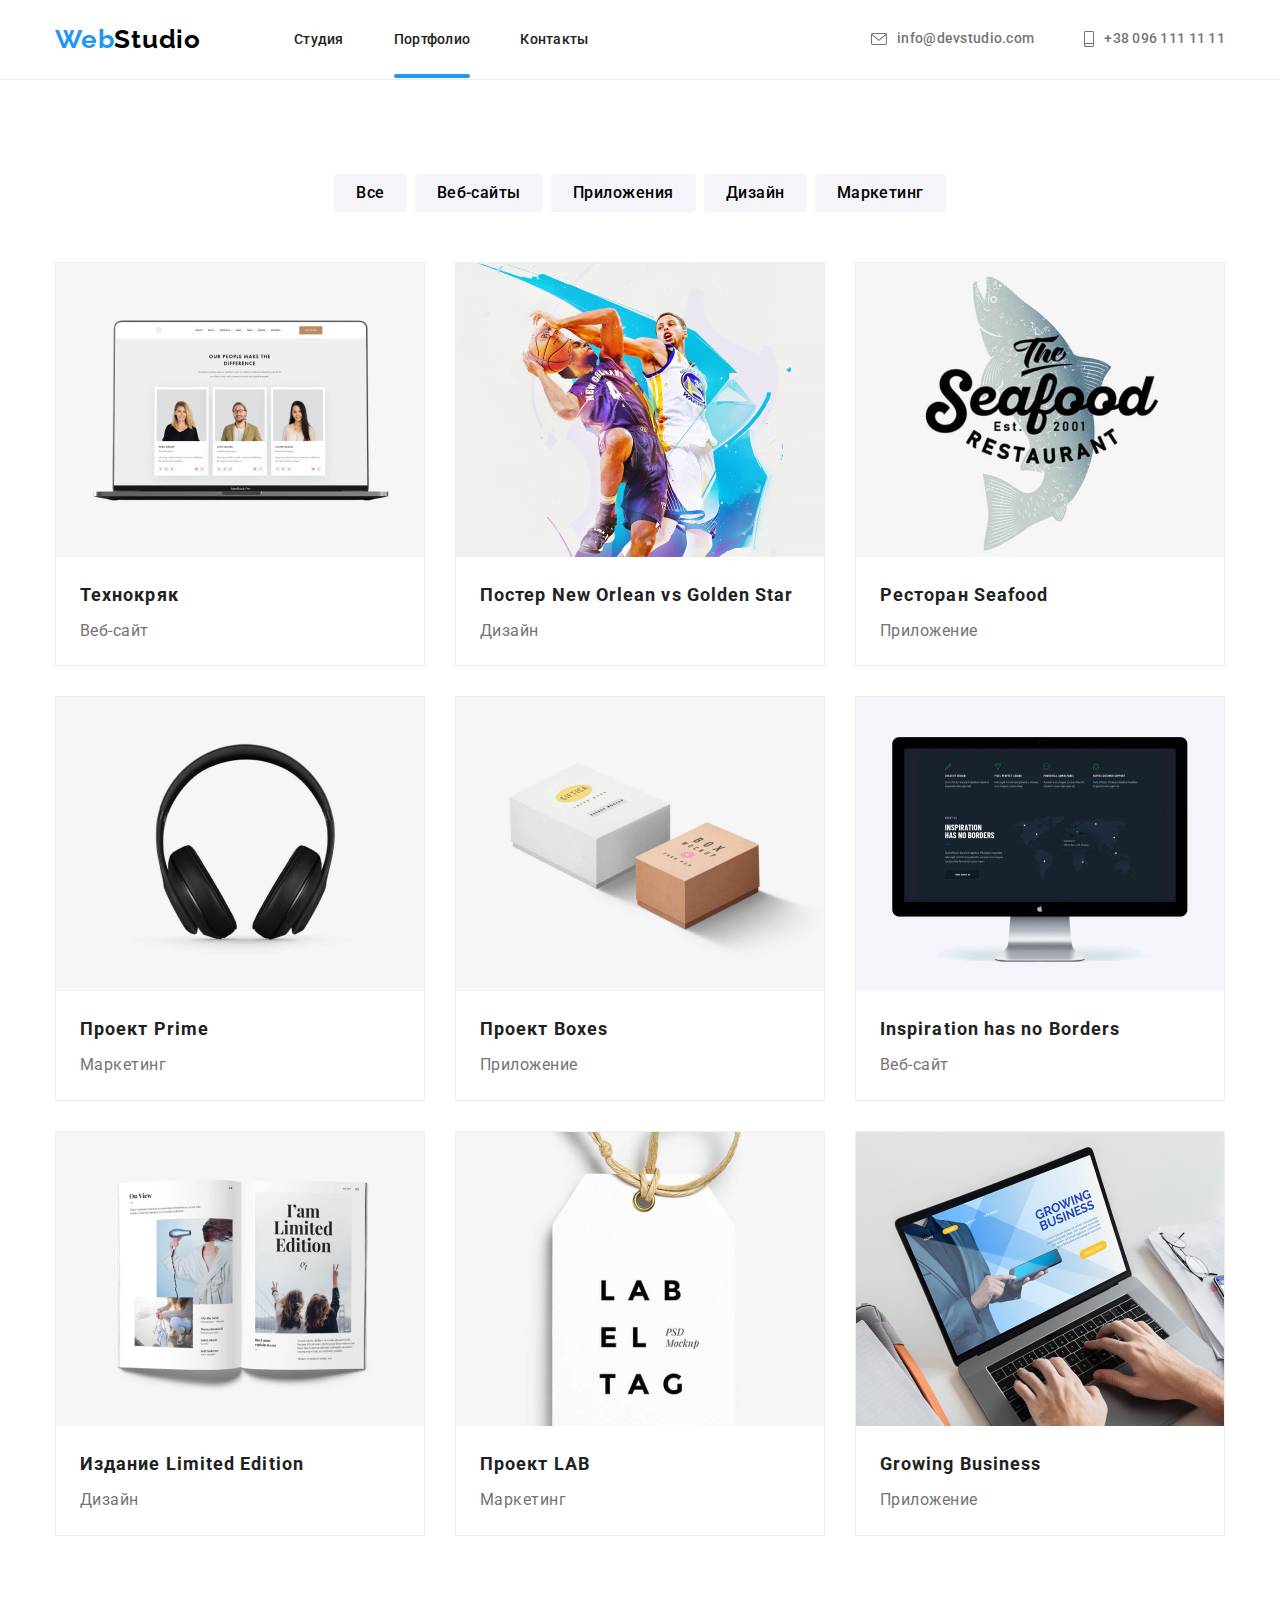
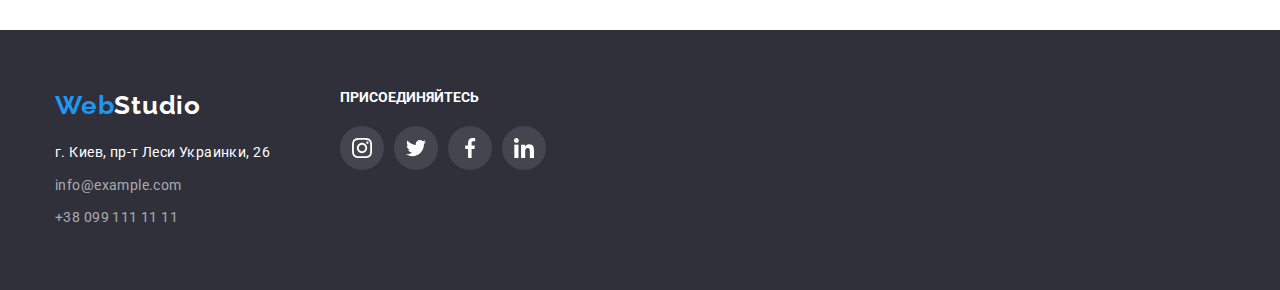
==== portfolio.html @ 9c561af8 "формы" ====
<!DOCTYPE html>
<html lang="ru">

<head>
    <meta charset="UTF-8">
    <meta name="viewport" content="width=device-width, initial-scale=1.0">
    <title>Portfolio</title>
    <link rel="preconnect" href="https://fonts.gstatic.com">
    <link href="https://fonts.googleapis.com/css2?family=Raleway:wght@700&family=Roboto:wght@400;500;700&display=swap"
        rel="stylesheet">
    <link rel="stylesheet" href="https://cdnjs.cloudflare.com/ajax/libs/modern-normalize/1.0.0/modern-normalize.min.css" />
    <link rel="stylesheet" href="css/style.css"
</head>

<body>
    <header class="header portfolio-header">
        <div class="container">
            <nav class="navigation">
                <a class="logo link" href="/" aria-label="логотип сайта"><span class="logo-accent">Web</span><span
                        class="logo-nav">Studio</span></a>
                <ul class="navigation-list list">
                    <li class="navigation-list-item">
                        <a class="navigation-link link" href="./index.html">Студия</a>
                    </li>
                    <li class="navigation-list-item">
                        <a class="navigation-link link current" href="./portfolio.html">Портфолио</a>
                    </li>
                    <li class="navigation-list-item">
                        <a class="navigation-link link" href="#">Контакты</a>
                    </li>
                </ul>
            </nav>
            <address class="address">
                <ul class="address-list list">
                    <li class="address-contact">
                        <a class="header-contacts link" href="mailto:info@devstudio.com">
                            <svg class="logo-icon" width="16" height="12">
                                <use href="./images/sprite.svg#icon-email"></use>
                            </svg>
                            info@devstudio.com</a>
                    </li>
                    <li class="address-contact">
                        <a class="header-contacts link" href="tel:+380961111111">
                            <svg class="logo-icon" width="10" height="16">
                                <use href="./images/sprite.svg#icon-smartphone"></use>
                            </svg>
                            +38 096 111 11 11</a>
                    </li>
                </ul>
            </address>
        </div>
    </header>
    <main>
        <section class="portfolio">
            <div class="container">
        <h1 class="visually-hidden">Портфолио</h1>
        <ul class="portfolio-btn list">
            <li class="portfolio-list-btn">
                <button class="portfolio-list-item-btn" type="button">Все</button>
            </li>
            <li class="portfolio-list-btn">
                <button class="portfolio-list-item-btn" type="button">Веб-сайты</button>
            </li>
            <li class="portfolio-list-btn">
                <button class="portfolio-list-item-btn" type="button">Приложения</button>
            </li>
            <li class="portfolio-list-btn">
                <button class="portfolio-list-item-btn" type="button">Дизайн</button>
            </li>
            <li class="portfolio-list-btn">
                <button class="portfolio-list-item-btn" type="button">Маркетинг</button>
            </li>
        </ul>
        <ul class="portfolio-list list">
            <li class="portfolio-list-item">
                <a href="" class="portfolio-link link">
                    <div class="list-item-img-wrapper">
                        <img class="portfolio-img" src="./images/images-portfolio/portfolio1.jpg" alt="компьютер">
                    <p class="portfolio-overlay">Технокряк это современная площадка распространения коронавируса. Компании используют эту
                        платформу для цифрового
                        шпионажа и атак на защищённые сервера конкурентов.</p>
                    </div>
                <div class="portfolio-wrapper">
                    <h2 class="portfolio-title">Технокряк</h2>
                    <p class="portfolio-text">Веб-сайт</p>
                    </div>
                    </a>
                    </li>
                
            <li class="portfolio-list-item">
                <a href="" class="portfolio-link link">
                    <div class="list-item-img-wrapper">
                <img class="portfolio-img" src="./images/images-portfolio/portfolio2.jpg" alt="игра в баскетбол">
                <p class="portfolio-overlay">Технокряк это современная площадка распространения коронавируса. Компании используют эту
                        платформу для цифрового
                        шпионажа и атак на защищённые сервера конкурентов.</p>
                </div>

                <div class="portfolio-wrapper">
                    <h2 class="portfolio-title">Постер New Orlean vs Golden Star</h2>
                    <p class="portfolio-text">Дизайн</p>
                    </div>
                </a>
           </li>
            <li class="portfolio-list-item">
                <a href="" class="portfolio-link link">
                    <div class="list-item-img-wrapper">
                <img class="portfolio-img" src="./images/images-portfolio/portfolio3.jpg" alt="логотип ресторана">
                <p class="portfolio-overlay">Технокряк это современная площадка распространения коронавируса. Компании используют эту
                        платформу для цифрового
                        шпионажа и атак на защищённые сервера конкурентов.</p>
                </div>
 
                <div class="portfolio-wrapper">
                    <h2 class="portfolio-title">Ресторан Seafood</h2>
                    <p class="portfolio-text">Приложение</p>
                    </div>
                </a>
           </li>
            <li class="portfolio-list-item">
                <a href="" class="portfolio-link link">
                    <div class="list-item-img-wrapper">
                <img class="portfolio-img" src="./images/images-portfolio/portfolio4.jpg" alt="наушники">
                <p class="portfolio-overlay">Технокряк это современная площадка распространения коронавируса. Компании используют эту
                        платформу для цифрового
                        шпионажа и атак на защищённые сервера конкурентов.</p>
                </div>

                <div class="portfolio-wrapper">
                    <h2 class="portfolio-title">Проект Prime</h2>
                    <p class="portfolio-text">Маркетинг</p>
                    </div>
                </a>
           </li>
            <li class="portfolio-list-item">
                <a href="" class="portfolio-link link">
                    <div class="list-item-img-wrapper">
                <img class="portfolio-img" src="./images/images-portfolio/portfolio5.jpg" alt="коробки">
                <p class="portfolio-overlay">Технокряк это современная площадка распространения коронавируса. Компании используют эту
                        платформу для цифрового
                        шпионажа и атак на защищённые сервера конкурентов.</p>
                </div>
           
                <div class="portfolio-wrapper">
                    <h2 class="portfolio-title">Проект Boxes</h2>
                    <p class="portfolio-text">Приложение</p>
                    </div>
                </a>
            </li>
            <li class="portfolio-list-item">
                <a href="" class="portfolio-link link">
                    <div class="list-item-img-wrapper">
                <img class="portfolio-img" src="./images/images-portfolio/portfolio6.jpg" alt="монитор экрана">
                <p class="portfolio-overlay">Технокряк это современная площадка распространения коронавируса. Компании используют эту
                        платформу для цифрового
                        шпионажа и атак на защищённые сервера конкурентов.</p>
                </div>

                <div class="portfolio-wrapper">
                    <h2 class="portfolio-title">Inspiration has no Borders</h2>
                    <p class="portfolio-text">Веб-сайт</p>
                    </div>
                </a>
            </li>
            <li class="portfolio-list-item">
                <a href="" class="portfolio-link link">
                    <div class="list-item-img-wrapper">
                <img class="portfolio-img" src="./images/images-portfolio/portfolio7.jpg" alt="открытый журнал">
                <p class="portfolio-overlay">Технокряк это современная площадка распространения коронавируса. Компании используют эту
                        платформу для цифрового
                        шпионажа и атак на защищённые сервера конкурентов.</p>
                </div>

                <div class="portfolio-wrapper">
                    <h2 class="portfolio-title">Издание Limited Edition</h2>
                    <p class="portfolio-text">Дизайн</p>
                    </div>
                </a>
            </li>
            <li class="portfolio-list-item">
                <a href="" class="portfolio-link link">
                    <div class="list-item-img-wrapper">
                <img class="portfolio-img" src="./images/images-portfolio/portfolio8.jpg" alt="брелок">
                <p class="portfolio-overlay">Технокряк это современная площадка распространения коронавируса. Компании используют эту
                        платформу для цифрового
                        шпионажа и атак на защищённые сервера конкурентов.</p>
                </div>

                <div class="portfolio-wrapper">
                    <h2 class="portfolio-title">Проект LAB</h2>
                    <p class="portfolio-text">Маркетинг</p>
                    </div>
                </a>
            </li>
            <li class="portfolio-list-item">
                <a href="" class="portfolio-link link">
                    <div class="list-item-img-wrapper">
                <img class="portfolio-img" src="./images/images-portfolio/portfolio9.jpg" alt="печатает на ноутбуке">
                <p class="portfolio-overlay">Технокряк это современная площадка распространения коронавируса. Компании используют эту
                        платформу для цифрового
                        шпионажа и атак на защищённые сервера конкурентов.</p>
                </div>

                <div class="portfolio-wrapper">
                    <h2 class="portfolio-title">Growing Business</h2>
                    <p class="portfolio-text">Приложение</p>
                    </div>
                </a>
            </li>
        </ul>
        </div>
        </section>
    </main>
<footer class="footer">
    <div class="container">
        <div class="footer-wrapper">
            <a class="footer-logo-link link" href="/" aria-label="логотип сайта"><span
                    class="logo-accent">Web</span><span class="logo-footer">Studio</span></a>
            <address>
                <ul class="footer-list list">
                    <li class="footer-list-address"><a class="footer-list-link link"
                            href="https://goo.gl/maps/mjwjVJjfVbEa5hTz7">г. Киев, пр-т Леси Украинки, 26</a></li>
                    <li class="footer-list-item"><a class="footer-list-item-link link"
                            href="mailto:info@example.com">info@example.com</a></li>
                    <li class="footer-list-item"><a class="footer-list-item-link link" href="tel:+380991111111">+38 099
                            111 11 11</a></li>
                </ul>
            </address>
        </div>
        <div class="footer-join-wrapper">
            <h3 class="footer-join-title">присоединяйтесь</h3>
            <ul class="join-list list">
                <li class="join-list-item">
                    <a class="join-list-link" href="">
                        <svg class="join-icon">
                            <use href="./images/sprite.svg#icon-instagram"></use>
                        </svg>
                    </a>
                </li>
                <li class="join-list-item">
                    <a class="join-list-link" href="">
                        <svg class="join-icon">
                            <use href="./images/sprite.svg#icon-twitter"></use>
                        </svg>
                    </a>
                </li>
                <li class="join-list-item">
                    <a class="join-list-link" href="">
                        <svg class="join-icon">
                            <use href="./images/sprite.svg#icon-facebook"></use>
                        </svg>
                    </a>
                </li>
                <li class="join-list-item">
                    <a class="join-list-link" href="">
                        <svg class="join-icon">
                            <use href="./images/sprite.svg#icon-linkedin"></use>
                        </svg>
                    </a>
                </li>
            </ul>
        </div>
    </div>
</footer>
</body>
</html>
---- css/style.css ----
:root {
  --main-color: #757575;
  --secondary-color: #212121;
  --accent-color: #2196f3;
  --primary-font: "Roboto", sans-serif;
  --secondary-font: "Raleway", sans-serif;
  --timing-function: cubic-bezier(0.4, 0, 0.2, 1);
}

body {
  font-family: var(--primary-font);
}

.list {
  list-style: none;
}

.link {
  text-decoration: none;
}

h1,
h2,
h3,
h4,
h5,
h6,
p {
  margin: 0;
}

ul,
ol {
  margin: 0;
  padding: 0;
}

img {
  display: block;
}

.container {
  width: 1200px;
  padding: 0 15px;
  margin: 0 auto;
}
/* ================= HEADER ================== */
.header {
  padding-top: 24px;
  padding-bottom: 24px;
}

.header .container,
.navigation,
.navigation-list,
.address-list {
  display: flex;
  align-items: center;
}

.address {
  margin-left: auto;
}
.address-contact:first-child {
  margin-right: 50px;
}

.header .logo {
  margin-right: 93px;
  font-family: var(--secondary-font);
  font-weight: 700;
  font-size: 26px;
  line-height: 1.19;
  letter-spacing: 0.03em;
  color: #000000;
}

.navigation-list-item:not(:last-child) {
  margin-right: 50px;
}

.logo-accent {
  color: var(--accent-color);
}
.address {
  font-style: normal;
}

.logo-nav {
  color: #000000;
}

.navigation-link,
.header-contacts {
  font-weight: 500;
  font-size: 14px;
  line-height: 1.14;
  letter-spacing: 0.02em;
  color: var(--secondary-color);

  transition: color 250ms var(--timing-function);
}

.navigation-link:hover,
.navigation-link:focus,
.header-contacts:hover,
.header-contacts:focus {
  color: var(--accent-color);
}
.navigation-link {
  position: relative;
}

.current::after {
  position: absolute;
  left: 0;
  bottom: -31px;
  content: "";
  width: 100%;
  height: 4px;
  background-color: var(--accent-color);
  border-radius: 4px;
}

.header-contacts {
  display: flex;
  align-items: center;
  color: var(--main-color);
}

.logo-icon {
  margin-right: 10px;
  fill: #757575;
  transition: fill 250ms var(--timing-function);
}

.header-contacts:hover .logo-icon {
  fill: var(--accent-color);
}

.header-contacts:focus .logo-icon {
  fill: var(--accent-color);
}

/* ================= END HEADER ================== */

/* ================= HERO ================== */
.hero {
  text-align: center;
}
.hero-title {
  margin-bottom: 30px;

  font-weight: 900;
  font-size: 44px;
  line-height: 1.36;
  text-align: center;
  letter-spacing: 0.06em;
  text-transform: uppercase;
  color: #ffffff;
}

.modal-btn {
  min-width: 200px;
  border: 1px solid transparent;
  border-radius: 4px;

  color: #ffffff;
  background-color: var(--accent-color);
  font-weight: bold;
  font-size: 16px;
  line-height: 1.87;
  align-items: center;
  text-align: center;
  letter-spacing: 0.06em;
  cursor: pointer;
  padding: 10px 32px;
}

.overlay {
  max-width: 1600px;
  min-height: 600px;
  margin-left: auto;
  margin-right: auto;
  padding-top: 200px;
  padding-bottom: 200px;
  background-color: #2f303a;
  background-image: linear-gradient(
      rgba(47, 48, 58, 0.4),
      rgba(47, 48, 58, 0.4)
    ),
    url(../images/studio/hero.jpg);
  background-repeat: no-repeat;
  background-size: cover;
  background-position: center;
}
/* ================= END HERO ================== */

/* ================= ABOUT ================== */
.about {
  padding-top: 94px;
  padding-bottom: 94px;

  font-size: 14px;
  letter-spacing: 0.03em;
}

.about-title {
  margin-bottom: 10px;

  font-weight: bold;
  line-height: 1.14;
  text-transform: uppercase;
  color: var(--secondary-color);
}

.about-text {
  font-weight: normal;
  line-height: 1.71;
  color: var(--main-color);
}

.title {
  margin-bottom: 50px;

  font-weight: bold;
  font-size: 36px;
  line-height: 1.16;
  text-align: center;
  color: var(--secondary-color);
}

.about-list {
  display: flex;
  margin-bottom: 94px;
}

.about-list-item:not(:last-child) {
  margin-right: 30px;
}

.about-list-item {
  width: 270px;
}
.about-list-img {
  display: flex;
}

.about-list-img > li:not(:last-child) {
  margin-right: 30px;
}

.about-icon {
  display: block;
  width: 70px;
  height: 70px;
}

.about-thumb-icon {
  display: flex;
  justify-content: center;
  align-items: center;
  width: 270px;
  height: 120px;
  margin-bottom: 30px;
  background-color: #f5f4fa;
}

.about-img-wrapper {
  position: relative;
}

.about-img-text {
  position: absolute;
  bottom: 0;
  left: 0;
  width: 100%;

  padding: 27px 82px;
  font-weight: 700;
  font-size: 14px;
  line-height: 1.2;
  color: #ffffff;
  background-color: rgba(47, 48, 58, 0.8);
  text-transform: uppercase;
  letter-spacing: 0.03em;
}
/* ================= END ABOUT ================== */

/* ================= TEAM ================== */

.team {
  padding-top: 94px;
  padding-bottom: 94px;

  background-color: #f5f4fa;
}
.team-list {
  display: flex;
  justify-content: space-between;
  font-size: 16px;
  line-height: 1.18;
  text-align: center;
  letter-spacing: 0.03em;
}

.team-list-title {
  margin-bottom: 10px;

  font-weight: 500;
  color: var(--secondary-color);
}

.team-list-text {
  margin-bottom: 16px;
  font-weight: 400;
  color: var(--main-color);
}

.team-wrapper {
  padding-top: 30px;
  padding-bottom: 30px;
  padding-left: 32px;
  padding-right: 32px;
}

.team-list-item {
  flex-basis: calc(100% / 4 - 30px);
  background-color: #fff;
  box-shadow: 0px 1px 3px rgba(0, 0, 0, 0.12), 0px 1px 1px rgba(0, 0, 0, 0.14),
    0px 2px 1px rgba(0, 0, 0, 0.2);
  border-radius: 0px 0px 4px 4px;
}

.social-list {
  display: flex;
  justify-content: space-between;
}

.social-list-link {
  display: flex;
  justify-content: center;
  align-items: center;
  width: 44px;
  height: 44px;
  background-color: #fff;
  border-radius: 50%;
  color: #afb1b8;

  transition: background-color 250ms var(--timing-function),
    color 250ms var(--timing-function);
}

.social-list-link:hover,
.social-list-link:focus {
  background-color: var(--accent-color);
}

.social-list-link:hover .social-list-icon,
.social-list-link:focus .social-list-icon {
  fill: #fff;
}
.social-list-icon {
  width: 20px;
  height: 20px;
  fill: currentColor;
}
/* ================= END TEAM ================== */

/* ================= CLIENTS ================== */
.clients {
  padding-top: 94px;
  padding-bottom: 94px;
}

.clients-list {
  display: flex;
}

.clients-list-item:not(:last-child) {
  margin-right: 30px;
}

.clients-list-link {
  display: flex;
  justify-content: center;
  align-items: center;
  color: #afb1b8;
  width: 170px;
  height: 90px;
  border: 1px solid #afb1b8;
  border-radius: 4px;
  cursor: pointer;

  transition: color 250ms var(--timing-function),
    border-color 250ms var(--timing-function);
}

.clients-icon {
  fill: currentColor;
}
.clients-list-link:hover,
.clients-list-link:focus {
  color: var(--accent-color);
  border-color: var(--accent-color);
}
/* ================= END CLIENTS ================== */

/* ================= FOOTER ================== */
.footer .container {
  display: flex;
}

.logo-footer {
  color: #ffffff;
}

.footer-logo-link {
  font-family: var(--secondary-font);
  font-weight: 700;
  font-size: 26px;
  line-height: 1.19;
  letter-spacing: 0.03em;
}

.footer {
  background-color: #2f303a;
  padding-top: 60px;
  padding-bottom: 60px;
}

.footer-list {
  margin-top: 20px;
  font-style: normal;
  font-weight: 400;
  font-size: 14px;
  line-height: 1.7;
  letter-spacing: 0.03em;
}

.footer-list-item-link {
  color: rgba(255, 255, 255, 0.6);
}

.footer-list-link {
  color: #ffffff;
}

.footer-list-address,
.footer-list-item {
  margin-bottom: 9px;
}

.footer-list-item:last-child {
  margin-bottom: 0px;
}

.footer-join-title,
.footer-submit-title {
  margin-bottom: 20px;
  font-weight: bold;
  line-height: 1.14;
  text-transform: uppercase;
  color: #fff;
  font-size: 14px;
}

.footer-join-wrapper {
  width: 206px;
  margin-right: 101px;
}

.footer-wrapper {
  margin-right: 70px;
}

.join-icon {
  display: block;
  width: 20px;
  height: 20px;
  fill: #fff;
}

.join-list {
  display: flex;
  justify-content: space-between;
}

.join-list-link {
  display: flex;
  justify-content: center;
  align-items: center;
  width: 44px;
  height: 44px;
  background-color: rgba(255, 255, 255, 0.1);
  border-radius: 50%;

  transition: background-color 250ms var(--timing-function);
}

.join-list-link:hover,
.join-list-link:focus {
  background-color: var(--accent-color);
}

.footer-btn {
  display: inline-flex;
  justify-content: center;
  align-items: center;
  margin-right: 0;
  padding: 10px 28px 10px 29px;
}

.footer-submit {
  /* width: 570px; */
}

.footer-input {
  width: 358px;
  height: 50px;
  /* margin: 0; */
  margin-right: 12px;
  padding: 15px;
  background-color: transparent;
  border-radius: 4px;
  border: 1px solid rgb(255, 255, 255, 0.3);
  outline: none;
}

.submit-icon {
  margin-left: 10px;
  fill: #fff;
}

.footer-input::placeholder {
  color: rgba(255, 255, 255, 0.6);
  font-weight: 400;
  font-size: 16px;
}
/* ================= END FOOTER ================== */

/* ================= PORTFOLIO ================== */
.portfolio-header {
  border-bottom: 1px solid #ececec;
}

.portfolio {
  padding-top: 94px;
  padding-bottom: 94px;
}

.portfolio-btn {
  display: flex;
  justify-content: center;
  margin-bottom: 50px;
}

.visually-hidden {
  position: absolute;
  width: 1px;
  height: 1px;
  margin: -1px;
  border: 0;
  padding: 0;

  white-space: nowrap;
  clip-path: inset(100%);
  clip: rect(0 0 0 0);
  overflow: hidden;
}

.portfolio-list {
  display: flex;
  flex-wrap: wrap;
}

.portfolio-list-item-btn {
  border: none;
  padding-top: 6px;
  padding-bottom: 6px;
  padding-right: 22px;
  padding-left: 22px;

  font-weight: 500;
  font-size: 16px;
  line-height: 1.6;
  text-align: center;
  letter-spacing: 0.03em;
  color: var(--secondary-font);
  background-color: #f5f4fa;
  border-radius: 4px;
  cursor: pointer;

  transition: background-color 250ms var(--timing-function),
    color 250ms var(--timing-function), box-shadow 250ms var(--timing-function);
}

.portfolio-list-btn:not(:last-child) {
  margin-right: 8px;
}

.portfolio-list-item-btn:hover,
.portfolio-list-item-btn:focus {
  background-color: var(--accent-color);
  color: #ffffff;
  box-shadow: 0px 1px 1px rgba(0, 0, 0, 0.12), 0px 4px 4px rgba(0, 0, 0, 0.06),
    1px 4px 6px rgba(0, 0, 0, 0.16);
}

.portfolio-title {
  margin-bottom: 4px;
  font-weight: 700;
  font-size: 18px;
  line-height: 2;
  letter-spacing: 0.06em;
  color: var(--secondary-font);
}

.portfolio-text {
  font-weight: 400;
  font-size: 16px;
  line-height: 1.8;
  letter-spacing: 0.03em;
  color: var(--main-color);
}

.portfolio-list-item {
  width: 370px;
  /* flex-basis: calc((100% - 60px) - 3); */
  margin-right: 30px;
  margin-bottom: 30px;
  border: 1px solid #eeeeee;
}

.portfolio-list-item:nth-child(3n) {
  margin-right: 0;
}

.portfolio-list-item:nth-last-child(-n + 3) {
  margin-bottom: 0;
}

.portfolio-wrapper {
  padding: 20px 24px;
}

.portfolio-link:hover,
.portfolio-link:focus {
  box-shadow: 0px 1px 1px rgba(0, 0, 0, 0.12), 0px 4px 4px rgba(0, 0, 0, 0.06),
    1px 4px 6px rgba(0, 0, 0, 0.16);
  cursor: pointer;
}

.list-item-img-wrapper {
  position: relative;
  overflow: hidden;
}

.portfolio-overlay {
  position: absolute;
  top: 0;
  left: 0;
  width: 100%;
  height: 100%;

  padding: 63px 24px;
  color: #fff;
  background-color: rgba(33, 150, 243, 0.9);
  font-weight: 400;
  font-size: 18px;
  line-height: 1.5;
  letter-spacing: 0.03em;
  transition: transform 250ms var(--timing-function);

  transform: translateY(100%);
}

.portfolio-link:hover .portfolio-overlay,
.portfolio-link:focus .portfolio-overlay {
  transform: translateY(0%);
}

.portfolio-link {
  display: block;
  color: #212121;
}
/* ================= END PORTFOLIO ================== */

/* ================= BACKDROP ================== */
.backdrop {
  position: fixed;
  left: 0;
  top: 0;
  width: 100%;
  height: 100%;
  background-color: rgba(0, 0, 0, 0.2);

  transition: all 250ms var(--timing-function);
}
.backdrop.is-hidden {
  transition: all 250ms var(--timing-function);
}

.backdrop.is-hidden .modal {
  transform: translate(-50%, -50%) scale(0);
  transition: transform 250ms var(--timing-function) 0ms;
}

.modal {
  position: absolute;
  top: 50%;
  left: 50%;
  transform: translate(-50%, -50%) scale(1);
  width: 528px;
  min-height: 581px;
  padding: 40px;
  background-color: #fff;

  transition: transform 250ms var(--timing-function) 250ms;
}

.close-btn {
  display: flex;
  justify-content: center;
  align-items: center;
  padding: 0;

  position: absolute;
  top: 8px;
  right: 8px;
  width: 30px;
  height: 30px;

  background-color: #fff;
  border: 1px solid rgba(0, 0, 0, 0.1);
  border-radius: 50%;
  cursor: pointer;
  color: var(--secondary-color);
  transition: color 250ms var(--timing-function);
}

.close-btn:focus,
.close-btn:hover {
  fill: var(--accent-color);
  outline: none;
}

.is-hidden {
  opacity: 0;
  visibility: hidden;
  pointer-events: none;
}
/* ================= END BACKDROP ================== */

.modal-title {
  margin-bottom: 12px;
  font-weight: 700;
  font-size: 20px;
  line-height: 1.15;
  text-align: center;
  letter-spacing: 0.03em;
  color: var(--secondary-font);
}

.form {
  width: 448px;
}

.form-field {
  position: relative;
  margin-bottom: 10px;
}

.form-label {
  display: block;
  margin-bottom: 4px;
  font-size: 12px;
  color: var(--main-color);
}

.form-input {
  width: 100%;
  margin: 0;
  padding: 11px 42px;
  font: inherit;
  border-radius: 4px;
  border: 1px solid rgba(117, 117, 117, 0.2);
  cursor: pointer;
  transition: border 250ms var(--timing-function);
}

.form-icon {
  position: absolute;
  top: 50%;
  left: 12px;
  fill: currentColor;

  transition: fill 250ms var(--timing-function);
}
.form-icon:hover,
.form-icon:focus {
  fill: var(--accent-color);
  cursor: pointer;
}

.textarea-text {
  resize: none;
  width: 448px;
  height: 120px;
  padding: 12px 16px;

  border-radius: 4px;
  border: 1px solid rgba(117, 117, 117, 0.2);
  cursor: pointer;
  transition: border 250ms var(--timing-function);
}

.textarea-text::placeholder {
  font-size: 12px;
  color: rgba(117, 117, 117, 0.5);
}

.form-input:focus,
.textarea-text:focus {
  border-color: var(--accent-color);
  outline: none;
}

.form-input:focus + .form-icon,
.form-input:hover + .form-icon {
  fill: var(--accent-color);
}

.btn {
  display: block;
  margin: 0 auto;
  box-shadow: 0px 1px 1px rgba(0, 0, 0, 0.12), 0px 4px 4px rgba(0, 0, 0, 0.06),
    1px 4px 6px rgba(0, 0, 0, 0.16);
}

.policy {
  position: relative;
  margin-bottom: 35px;
}

.checkbox-link {
  text-decoration: underline;
  text-decoration-skip-ink: none;
  color: var(--accent-color);
  border-bottom: var(--accent-color);
}

.checkbox-label {
  display: inline-flex;
  align-items: center;
  padding-left: 23px;
  font-weight: 400;
  font-size: 14px;
  line-height: 1.7;
  letter-spacing: 0.03em;
  color: var(--main-color);
  cursor: pointer;
}

.checkbox-label::before {
  content: "";
  display: inline-block;
  width: 16px;
  height: 15px;

  position: absolute;
  margin-left: -23px;

  border: 2px solid var(--secondary-color);
  border-radius: 2px;
}

.checkbox:checked + .checkbox-label::before {
  background-color: var(--accent-color);
  background-image: url(../images/studio/icon\ check.svg);
  background-size: contain;
  background-origin: border-box;
  border-color: transparent;
}
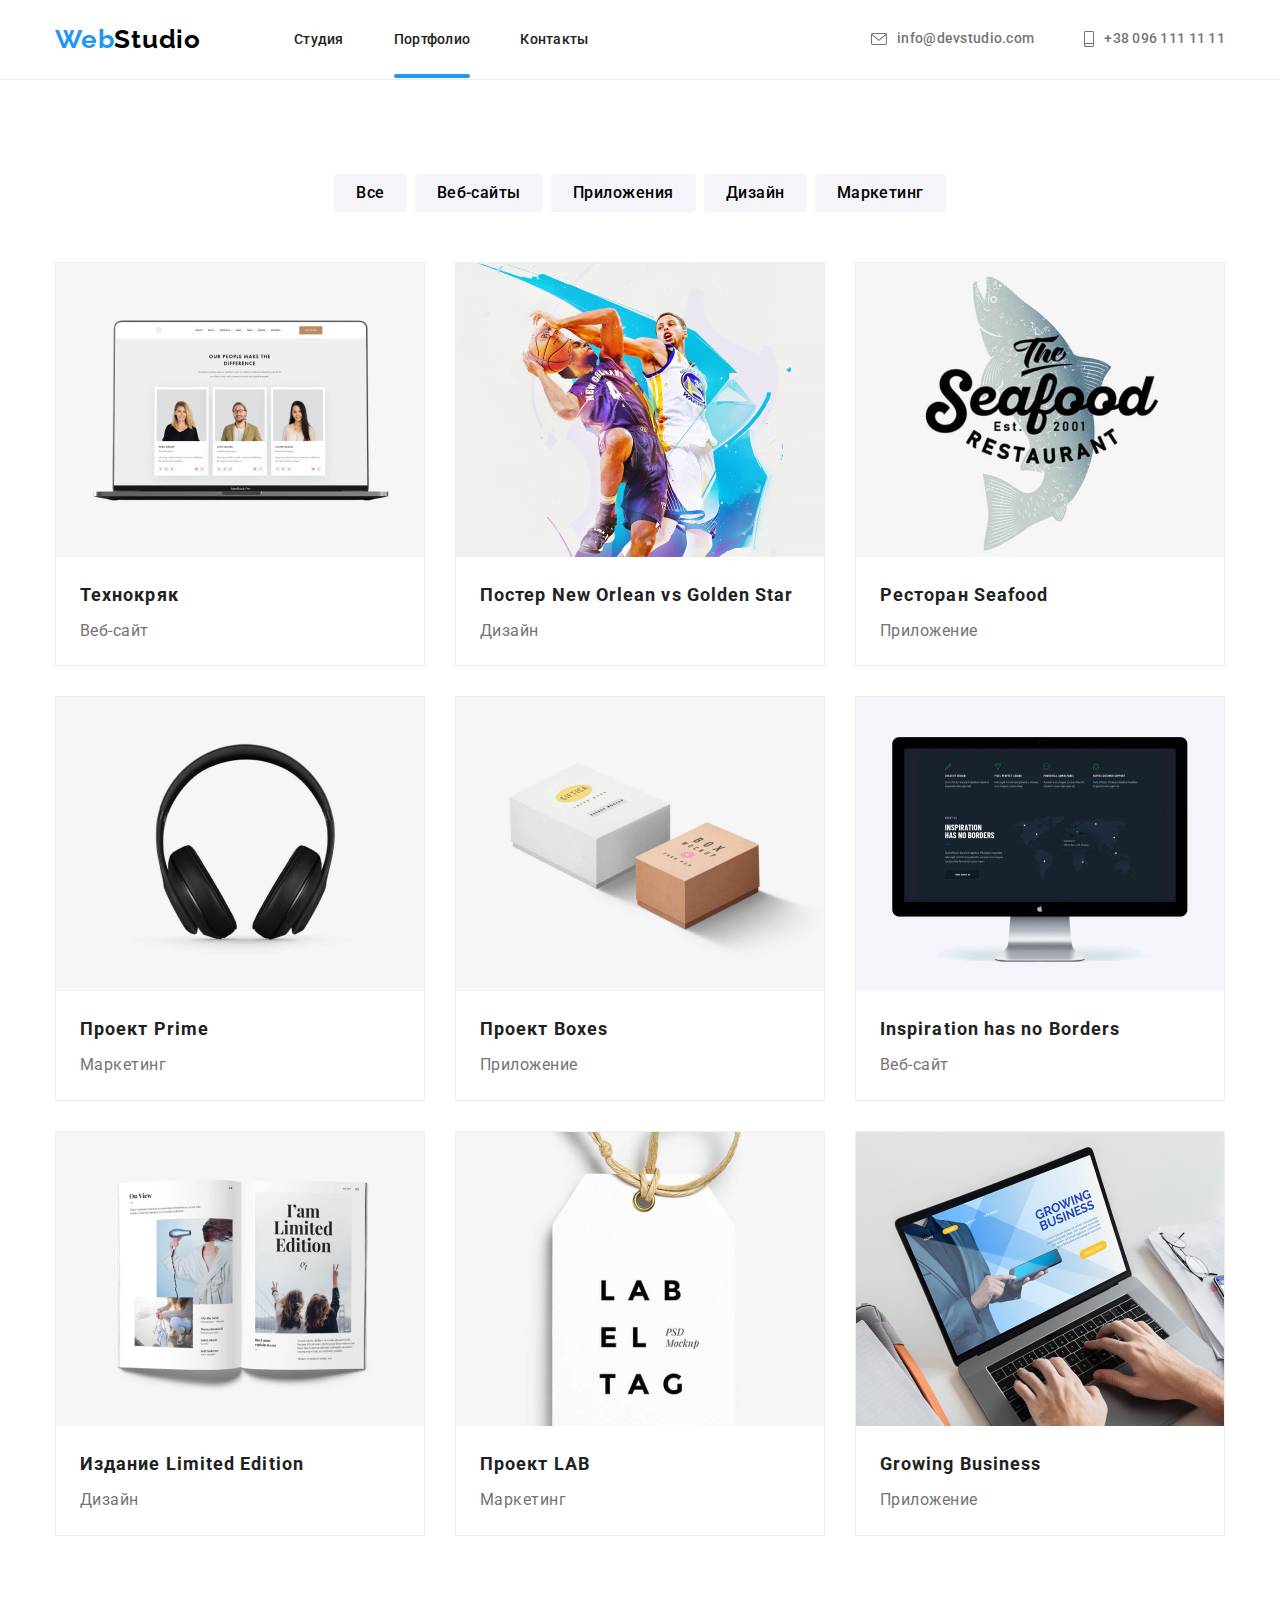
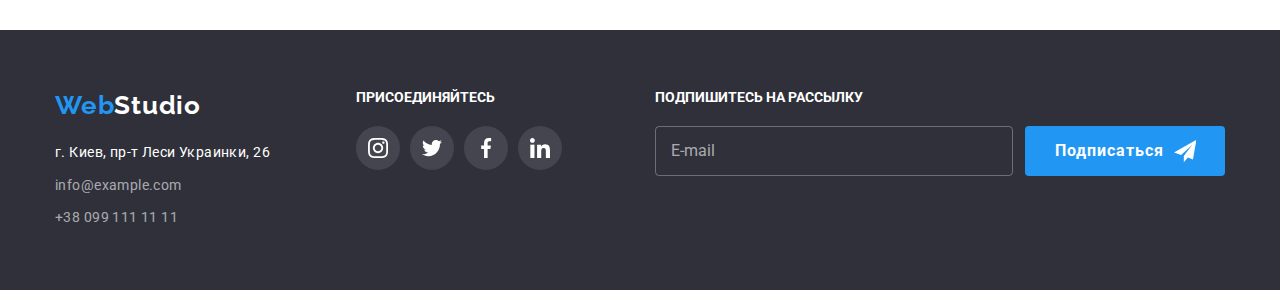
==== commit 143577e7: "формы 3" ====
--- a/portfolio.html
+++ b/portfolio.html
@@ -260,6 +260,18 @@
                 </li>
             </ul>
         </div>
+        <div class="footer-submit">
+            <h3 class="footer-submit-title">Подпишитесь на рассылку</h3>
+            <form class="form-submit">
+                <input type="email" class="footer-input" name="email" id="email" placeholder="E-mail">
+                <button type="submit" class="modal-btn footer-btn" for="email">
+                    <span class="">Подписаться</span>
+                    <svg class="submit-icon" width="24" height="24">
+                        <use href="./images/sprite.svg#icon-send"></use>
+                    </svg>
+                </button>
+            </form>
+        </div>
     </div>
 </footer>
 </body>
--- a/css/style.css
+++ b/css/style.css
@@ -467,10 +467,11 @@
 
 .footer-join-wrapper {
   width: 206px;
-  margin-right: 101px;
+  margin-right: 93px;
 }
 
 .footer-wrapper {
+  width: 231px;
   margin-right: 70px;
 }
 
@@ -504,6 +505,8 @@
 }
 
 .footer-btn {
+  width: 200px;
+  height: 50px;
   display: inline-flex;
   justify-content: center;
   align-items: center;
@@ -512,13 +515,15 @@
 }
 
 .footer-submit {
-  /* width: 570px; */
+  width: 570px;
+}
+.form-submit {
+  display: flex;
 }
 
 .footer-input {
   width: 358px;
   height: 50px;
-  /* margin: 0; */
   margin-right: 12px;
   padding: 15px;
   background-color: transparent;
@@ -805,7 +810,7 @@
 
 .textarea-text {
   resize: none;
-  width: 448px;
+  width: 100%;
   height: 120px;
   padding: 12px 16px;
 
@@ -813,6 +818,10 @@
   border: 1px solid rgba(117, 117, 117, 0.2);
   cursor: pointer;
   transition: border 250ms var(--timing-function);
+}
+
+.field {
+  margin-bottom: 20px;
 }
 
 .textarea-text::placeholder {
@@ -845,7 +854,6 @@
 
 .checkbox-link {
   text-decoration: underline;
-  text-decoration-skip-ink: none;
   color: var(--accent-color);
   border-bottom: var(--accent-color);
 }
